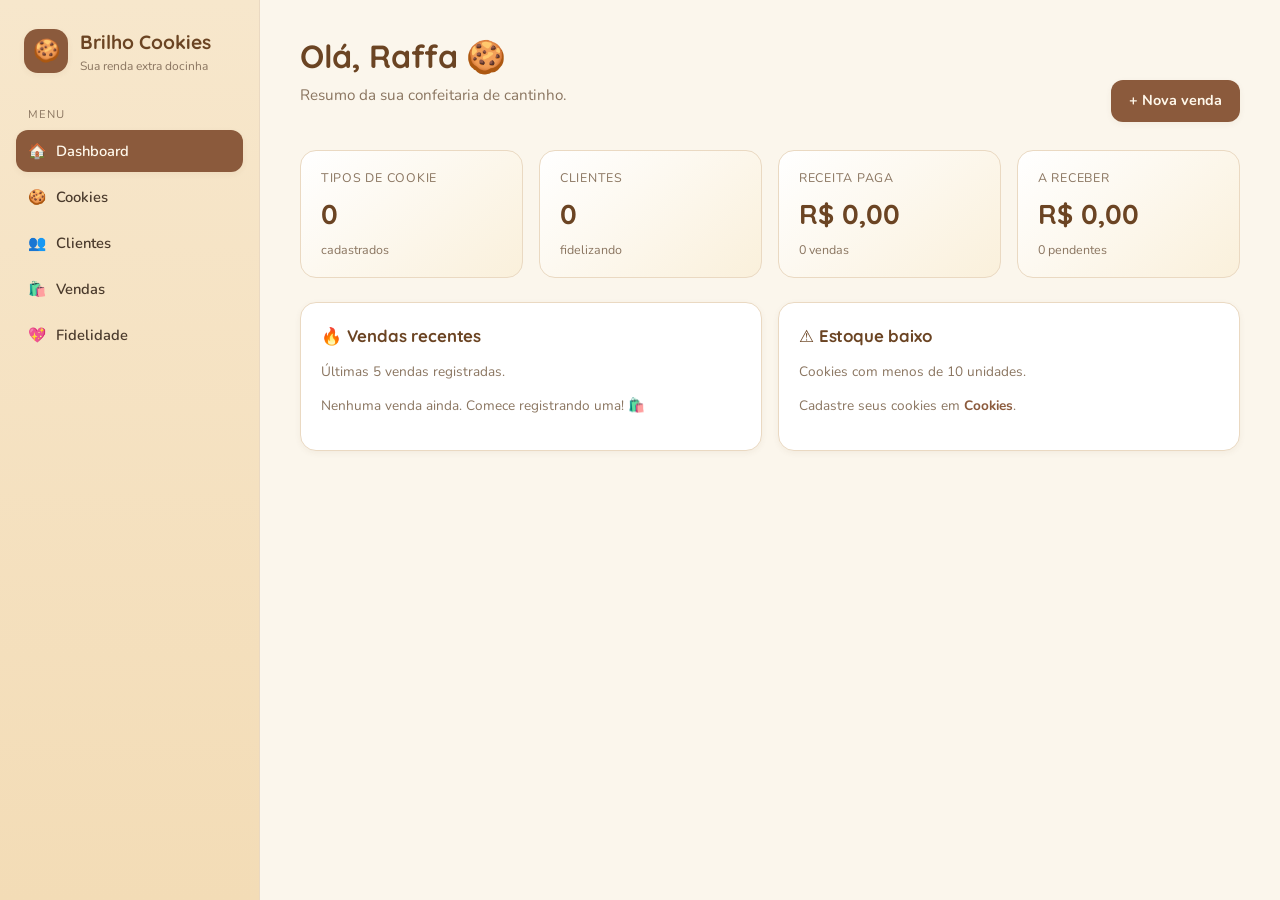
==== index.html @ 1ef2a6ad "primeiro commit" ====
<!DOCTYPE html>
<html lang="pt-BR">
<head>
  <meta charset="UTF-8" />
  <meta name="viewport" content="width=device-width, initial-scale=1.0" />
  <title>Brilho Cookies — Dashboard</title>
  <link rel="preconnect" href="https://fonts.googleapis.com">
  <link rel="preconnect" href="https://fonts.gstatic.com" crossorigin>
  <link href="https://fonts.googleapis.com/css2?family=Quicksand:wght@500;600;700&family=Nunito:wght@400;600;700&display=swap" rel="stylesheet">
  <link rel="stylesheet" href="css/styles.css" />
</head>
<body>
  <div id="app" class="app">
    <main id="main-content">
      <div class="page-header">
        <div>
          <h1>Olá, Raffa 🍪</h1>
          <p class="subtitle">Resumo da sua confeitaria de cantinho.</p>
        </div>
        <a href="vendas.html" class="btn">+ Nova venda</a>
      </div>

      <div class="grid cols-4" id="stats"></div>

      <div class="grid cols-2" style="margin-top: 24px;">
        <div class="card">
          <h3>🔥 Vendas recentes</h3>
          <p class="muted">Últimas 5 vendas registradas.</p>
          <div id="recent-sales" style="margin-top: 12px;"></div>
        </div>
        <div class="card">
          <h3>⚠️ Estoque baixo</h3>
          <p class="muted">Cookies com menos de 10 unidades.</p>
          <div id="low-stock" style="margin-top: 12px;"></div>
        </div>
      </div>
    </main>
  </div>

  <script src="js/storage.js"></script>
  <script src="js/ui.js"></script>
  <script src="js/layout.js"></script>
  <script>
    renderLayout("dashboard");

    const cookies = cookieStore.list();
    const customers = customerStore.list();
    const sales = saleStore.list();
    const pendingSales = sales.filter((s) => s.paymentStatus === "pending");
    const totalRevenue = sales.filter((s) => s.paymentStatus === "paid").reduce((sum, s) => sum + s.total, 0);
    const totalPending = pendingSales.reduce((sum, s) => sum + s.total, 0);

    const stats = [
      { label: "Tipos de cookie", value: cookies.length, hint: "cadastrados" },
      { label: "Clientes", value: customers.length, hint: "fidelizando" },
      { label: "Receita paga", value: fmt.brl(totalRevenue), hint: `${sales.length} vendas` },
      { label: "A receber", value: fmt.brl(totalPending), hint: `${pendingSales.length} pendentes` },
    ];
    document.getElementById("stats").innerHTML = stats.map((s) => `
      <div class="stat">
        <div class="stat-label">${s.label}</div>
        <div class="stat-value">${s.value}</div>
        <div class="stat-hint">${s.hint}</div>
      </div>`).join("");

    // Recent sales
    const recent = [...sales].sort((a, b) => new Date(b.createdAt) - new Date(a.createdAt)).slice(0, 5);
    const recentEl = document.getElementById("recent-sales");
    if (!recent.length) {
      recentEl.innerHTML = `<p class="muted">Nenhuma venda ainda. Comece registrando uma! 🛍️</p>`;
    } else {
      recentEl.innerHTML = `<div class="table-wrap"><table>
        <thead><tr><th>Cliente</th><th>Total</th><th>Status</th></tr></thead>
        <tbody>${recent.map((s) => `
          <tr>
            <td>${s.customerName}</td>
            <td>${fmt.brl(s.total)}</td>
            <td>${s.paymentStatus === "paid"
              ? '<span class="badge success">Pago</span>'
              : '<span class="badge pending">Pendente</span>'}</td>
          </tr>`).join("")}
        </tbody></table></div>`;
    }

    // Low stock
    const low = cookies.filter((c) => c.stock < 10).sort((a, b) => a.stock - b.stock);
    const lowEl = document.getElementById("low-stock");
    if (!cookies.length) {
      lowEl.innerHTML = `<p class="muted">Cadastre seus cookies em <a href="cookies.html" style="color:var(--primary);font-weight:700;">Cookies</a>.</p>`;
    } else if (!low.length) {
      lowEl.innerHTML = `<p class="muted">Tudo em ordem por aqui! ✨</p>`;
    } else {
      lowEl.innerHTML = low.map((c) => `
        <div style="display:flex;justify-content:space-between;padding:8px 0;border-bottom:1px solid var(--border);">
          <span>${c.name}</span>
          <span class="badge ${c.stock === 0 ? "danger" : "pending"}">${c.stock} un.</span>
        </div>`).join("");
    }
  </script>
</body>
</html>
---- css/styles.css ----
/* 🍪 CookieJar — Design System em CSS puro
   Tons pastéis com marrom acolhedor. Inspirado no app React original. */

:root {
  /* Paleta principal */
  --background: #fbf6ec;
  --foreground: #4a3a2c;
  --card: #ffffff;
  --card-foreground: #4a3a2c;
  --muted: #f3ead9;
  --muted-foreground: #8a7560;
  --border: #ead9c2;
  --input: #f5e9d4;

  /* Marrom cookie */
  --primary: #8b5a3c;
  --primary-hover: #75462e;
  --primary-foreground: #fff8eb;

  /* Pastéis sabores */
  --secondary: #f6dcd6;
  --secondary-foreground: #6b4a3a;
  --accent: #f3d6a3;
  --accent-foreground: #5a4128;
  --cream: #faf0db;
  --caramel: #e7b97b;
  --cocoa: #6b4423;
  --strawberry: #f4c2c2;
  --vanilla: #fff4d6;
  --mint: #c8e6d0;
  --destructive: #c44545;
  --destructive-foreground: #fff;
  --warning: #d49a3a;
  --success: #6fa86f;

  --radius: 1rem;
  --radius-sm: 0.5rem;
  --shadow-sm: 0 2px 6px rgba(107, 68, 35, 0.06);
  --shadow: 0 6px 20px rgba(107, 68, 35, 0.08);
  --shadow-lg: 0 16px 40px rgba(107, 68, 35, 0.12);

  --font-display: "Quicksand", ui-sans-serif, system-ui, "Apple Color Emoji", "Segoe UI Emoji", "Noto Color Emoji", sans-serif;
  --font-sans: "Nunito", ui-sans-serif, system-ui, "Apple Color Emoji", "Segoe UI Emoji", "Noto Color Emoji", sans-serif;
}

/* Reset enxuto */
*, *::before, *::after { box-sizing: border-box; }
html, body { margin: 0; padding: 0; }
button { font-family: inherit; cursor: pointer; border: none; background: none; }
input, select, textarea { font-family: inherit; }
a { color: inherit; text-decoration: none; }

body {
  font-family: var(--font-sans);
  background: var(--background);
  color: var(--foreground);
  min-height: 100vh;
  font-size: 15px;
  line-height: 1.5;
}

h1, h2, h3, h4, h5 {
  font-family: var(--font-display);
  font-weight: 700;
  letter-spacing: -0.01em;
  margin: 0;
}

/* ───────── Layout (sidebar + main) ───────── */
.app {
  display: grid;
  grid-template-columns: 260px 1fr;
  min-height: 100vh;
}

.sidebar {
  background: linear-gradient(180deg, #f7e7cc 0%, #f3dcb6 100%);
  border-right: 1px solid var(--border);
  padding: 24px 16px;
  position: sticky;
  top: 0;
  height: 100vh;
  overflow-y: auto;
}

.brand {
  display: flex;
  align-items: center;
  gap: 12px;
  padding: 4px 8px 20px;
}
.brand-logo {
  width: 44px; height: 44px;
  border-radius: 14px;
  background: var(--primary);
  color: var(--primary-foreground);
  display: grid; place-items: center;
  font-size: 22px;
  box-shadow: var(--shadow-sm);
}
.brand-text .brand-name {
  font-family: var(--font-display);
  font-size: 1.2rem;
  font-weight: 700;
  color: var(--cocoa);
}
.brand-text .brand-sub {
  font-size: 0.75rem;
  color: var(--muted-foreground);
}

.nav-label {
  font-size: 0.7rem;
  text-transform: uppercase;
  letter-spacing: 0.08em;
  color: var(--muted-foreground);
  padding: 12px 12px 6px;
}

.nav { display: flex; flex-direction: column; gap: 4px; }
.nav a {
  display: flex; align-items: center; gap: 10px;
  padding: 10px 12px;
  border-radius: 12px;
  color: var(--foreground);
  font-weight: 600;
  font-size: 0.92rem;
  transition: background 0.15s, color 0.15s;
}
.nav a:hover { background: rgba(255,255,255,0.55); }
.nav a.active {
  background: var(--primary);
  color: var(--primary-foreground);
  box-shadow: var(--shadow-sm);
}
.nav-icon { width: 18px; text-align: center; }

.main { padding: 32px 40px 56px; }

/* ───────── Cabeçalho de página ───────── */
.page-header {
  display: flex;
  flex-wrap: wrap;
  justify-content: space-between;
  align-items: flex-end;
  gap: 16px;
  margin-bottom: 28px;
}
.page-header h1 {
  font-size: 2rem;
  color: var(--cocoa);
}
.page-header .subtitle {
  color: var(--muted-foreground);
  margin-top: 4px;
  font-size: 0.95rem;
}

/* ───────── Botões ───────── */
.btn {
  display: inline-flex; align-items: center; gap: 8px;
  padding: 10px 18px;
  border-radius: 12px;
  font-weight: 700;
  font-size: 0.9rem;
  background: var(--primary);
  color: var(--primary-foreground);
  transition: transform 0.1s, background 0.15s, box-shadow 0.15s;
  box-shadow: var(--shadow-sm);
}
.btn:hover { background: var(--primary-hover); }
.btn:active { transform: scale(0.97); }
.btn.secondary {
  background: var(--secondary);
  color: var(--secondary-foreground);
}
.btn.secondary:hover { background: #efc9c1; }
.btn.ghost {
  background: transparent;
  color: var(--foreground);
}
.btn.ghost:hover { background: var(--muted); }
.btn.danger { background: var(--destructive); color: var(--destructive-foreground); }
.btn.danger:hover { filter: brightness(0.95); }
.btn.sm { padding: 6px 12px; font-size: 0.8rem; border-radius: 10px; }

/* ───────── Cards ───────── */
.card {
  background: var(--card);
  border: 1px solid var(--border);
  border-radius: var(--radius);
  padding: 20px;
  box-shadow: var(--shadow-sm);
}
.card h3 { font-size: 1.05rem; margin-bottom: 4px; color: var(--cocoa); }
.card .muted { color: var(--muted-foreground); font-size: 0.85rem; }

.grid { display: grid; gap: 16px; }
.grid.cols-2 { grid-template-columns: repeat(2, 1fr); }
.grid.cols-3 { grid-template-columns: repeat(3, 1fr); }
.grid.cols-4 { grid-template-columns: repeat(4, 1fr); }
@media (max-width: 900px) {
  .grid.cols-2, .grid.cols-3, .grid.cols-4 { grid-template-columns: 1fr; }
}

/* Stat card */
.stat {
  background: linear-gradient(140deg, #fff 0%, var(--cream) 100%);
  border: 1px solid var(--border);
  border-radius: var(--radius);
  padding: 18px 20px;
  display: flex; flex-direction: column; gap: 6px;
}
.stat-label { font-size: 0.78rem; color: var(--muted-foreground); text-transform: uppercase; letter-spacing: 0.06em; }
.stat-value { font-family: var(--font-display); font-size: 1.7rem; font-weight: 700; color: var(--cocoa); }
.stat-hint { font-size: 0.78rem; color: var(--muted-foreground); }

/* ───────── Inputs / formulários ───────── */
.field { display: flex; flex-direction: column; gap: 6px; margin-bottom: 14px; }
.field label { font-size: 0.82rem; font-weight: 700; color: var(--foreground); }
.field input, .field select, .field textarea {
  padding: 10px 12px;
  border-radius: 10px;
  border: 1px solid var(--border);
  background: var(--input);
  color: var(--foreground);
  font-size: 0.92rem;
  transition: border 0.15s, background 0.15s;
}
.field input:focus, .field select:focus, .field textarea:focus {
  outline: none;
  border-color: var(--primary);
  background: #fff;
}
.field .hint { font-size: 0.75rem; color: var(--muted-foreground); }

.form-row { display: grid; grid-template-columns: repeat(2, 1fr); gap: 14px; }
@media (max-width: 700px) { .form-row { grid-template-columns: 1fr; } }

/* ───────── Tabela ───────── */
.table-wrap {
  background: var(--card);
  border: 1px solid var(--border);
  border-radius: var(--radius);
  overflow: hidden;
  box-shadow: var(--shadow-sm);
}
table {
  width: 100%;
  border-collapse: collapse;
  font-size: 0.9rem;
}
thead th {
  text-align: left;
  background: var(--cream);
  color: var(--cocoa);
  font-weight: 700;
  padding: 12px 16px;
  font-size: 0.78rem;
  text-transform: uppercase;
  letter-spacing: 0.05em;
  border-bottom: 1px solid var(--border);
}
tbody td {
  padding: 12px 16px;
  border-bottom: 1px solid var(--border);
  color: var(--foreground);
}
tbody tr:last-child td { border-bottom: none; }
tbody tr:hover { background: rgba(243, 214, 163, 0.18); }

/* ───────── Badges ───────── */
.badge {
  display: inline-flex; align-items: center; gap: 4px;
  padding: 3px 10px;
  border-radius: 999px;
  font-size: 0.72rem;
  font-weight: 700;
  background: var(--muted);
  color: var(--foreground);
}
.badge.success { background: #d6ecd6; color: #3d6b3d; }
.badge.pending { background: #fbe6c5; color: #875a1f; }
.badge.danger { background: #f7d4d4; color: #913333; }
.badge.info { background: #d6e6ec; color: #2f5f72; }
.badge.gold { background: #f6e2a3; color: #7a5b16; }
.badge.silver { background: #e3e3e6; color: #555; }
.badge.bronze { background: #ecd2b8; color: #7a4a22; }

/* ───────── Estado vazio ───────── */
.empty {
  border: 2px dashed var(--border);
  border-radius: var(--radius);
  padding: 48px 20px;
  text-align: center;
  background: rgba(255,255,255,0.4);
}
.empty .emoji { font-size: 2.4rem; margin-bottom: 10px; }
.empty h3 { color: var(--cocoa); }
.empty p { color: var(--muted-foreground); margin-top: 4px; font-size: 0.9rem; }

/* ───────── Modal ───────── */
.modal-backdrop {
  position: fixed; inset: 0;
  background: rgba(74, 58, 44, 0.45);
  display: none;
  align-items: center; justify-content: center;
  z-index: 50;
  padding: 16px;
  backdrop-filter: blur(2px);
}
.modal-backdrop.open { display: flex; }
.modal {
  background: var(--card);
  border-radius: var(--radius);
  padding: 24px;
  width: 100%;
  max-width: 560px;
  max-height: 90vh;
  overflow-y: auto;
  box-shadow: var(--shadow-lg);
  animation: pop 0.18s ease-out;
}
@keyframes pop { from { transform: scale(0.96); opacity: 0; } to { transform: scale(1); opacity: 1; } }
.modal h2 { color: var(--cocoa); margin-bottom: 4px; font-size: 1.3rem; }
.modal .modal-sub { color: var(--muted-foreground); font-size: 0.9rem; margin-bottom: 18px; }
.modal-actions { display: flex; justify-content: flex-end; gap: 10px; margin-top: 18px; }

/* ───────── Toast ───────── */
.toast-container {
  position: fixed; bottom: 24px; right: 24px;
  display: flex; flex-direction: column; gap: 10px;
  z-index: 100;
}
.toast {
  background: var(--card);
  border: 1px solid var(--border);
  border-left: 4px solid var(--primary);
  padding: 12px 16px;
  border-radius: 12px;
  box-shadow: var(--shadow);
  min-width: 240px;
  font-size: 0.9rem;
  animation: slide 0.25s ease-out;
}
.toast.success { border-left-color: var(--success); }
.toast.error { border-left-color: var(--destructive); }
@keyframes slide { from { transform: translateX(20px); opacity: 0; } to { transform: translateX(0); opacity: 1; } }

/* ───────── Filtros ───────── */
.filters {
  display: flex; flex-wrap: wrap; gap: 10px;
  margin-bottom: 18px;
  align-items: center;
}
.filters input, .filters select {
  padding: 8px 12px;
  border-radius: 10px;
  border: 1px solid var(--border);
  background: var(--card);
  font-size: 0.88rem;
  min-width: 180px;
}
.filters input:focus, .filters select:focus { outline: none; border-color: var(--primary); }

/* Lista de ingredientes (form de cookie) */
.ing-row {
  display: grid;
  grid-template-columns: 2fr 1fr 1fr auto;
  gap: 8px;
  margin-bottom: 8px;
  align-items: center;
}
.ing-row input, .ing-row select {
  padding: 8px 10px; border-radius: 8px; border: 1px solid var(--border);
  background: var(--input); font-size: 0.85rem;
}

/* Cookie pill list (sale form) */
.sale-cookie-row {
  display: grid;
  grid-template-columns: 2fr 100px auto;
  gap: 8px;
  margin-bottom: 8px;
  align-items: center;
}

/* Mobile sidebar */
.menu-toggle { display: none; }
@media (max-width: 880px) {
  .app { grid-template-columns: 1fr; }
  .sidebar {
    position: fixed; left: 0; top: 0; width: 260px;
    transform: translateX(-100%); transition: transform 0.25s; z-index: 60;
  }
  .sidebar.open { transform: translateX(0); }
  .menu-toggle {
    display: inline-flex;
    margin-bottom: 16px;
  }
  .main { padding: 20px; }
}
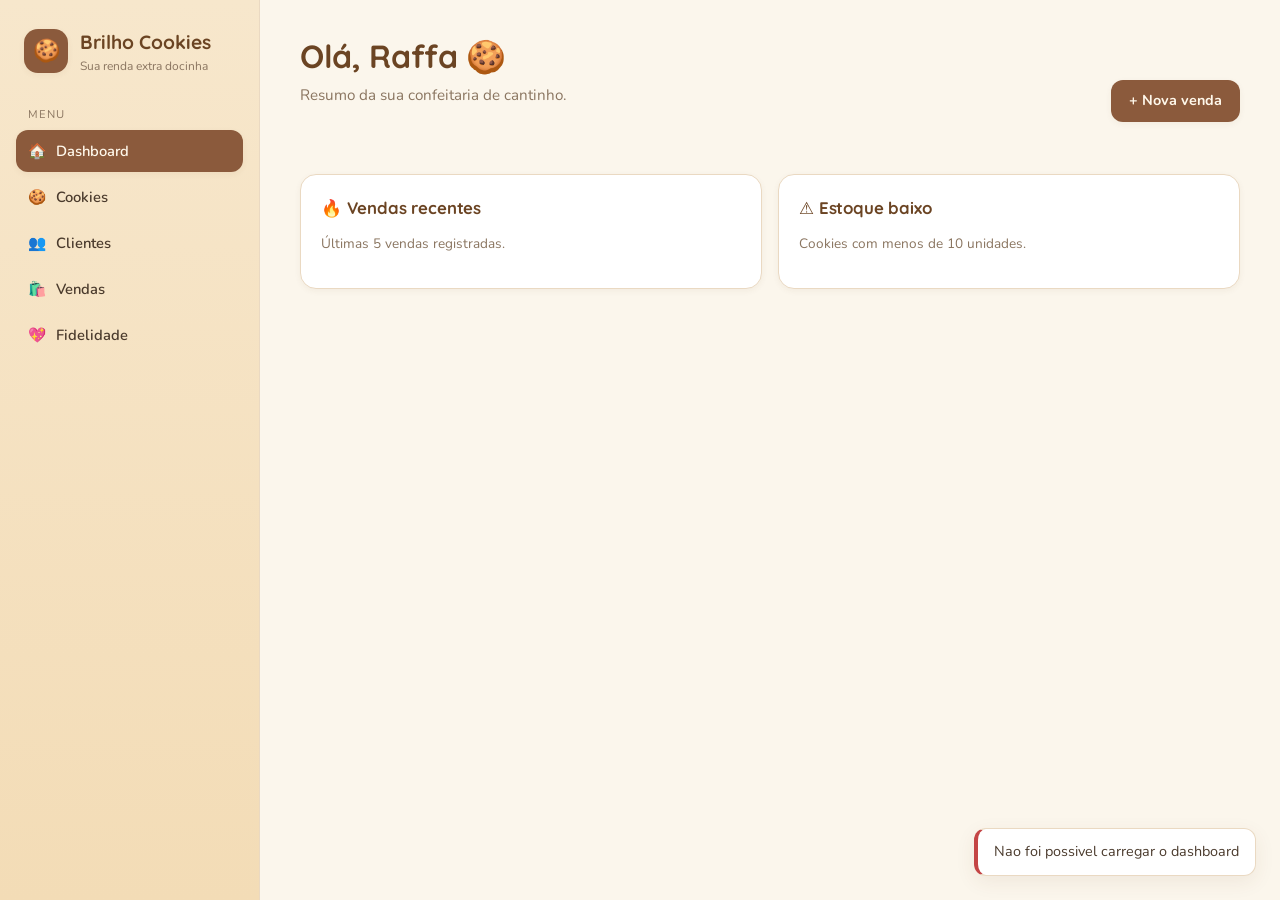
==== commit 241c4c0c: "backend incluido" ====
--- a/index.html
+++ b/index.html
@@ -43,6 +43,7 @@
   <script>
     renderLayout("dashboard");
 
+    brilhoStore.ready.then(() => {
     const cookies = cookieStore.list();
     const customers = customerStore.list();
     const sales = saleStore.list();
@@ -96,6 +97,7 @@
           <span class="badge ${c.stock === 0 ? "danger" : "pending"}">${c.stock} un.</span>
         </div>`).join("");
     }
+    }).catch(() => toast("Nao foi possivel carregar o dashboard", "error"));
   </script>
 </body>
 </html>
--- a/css/styles.css
+++ b/css/styles.css
@@ -1,4 +1,4 @@
-/* 🍪 CookieJar — Design System em CSS puro
+/* 🍪 Brilho Cookies — Design System em CSS puro
    Tons pastéis com marrom acolhedor. Inspirado no app React original. */
 
 :root {
